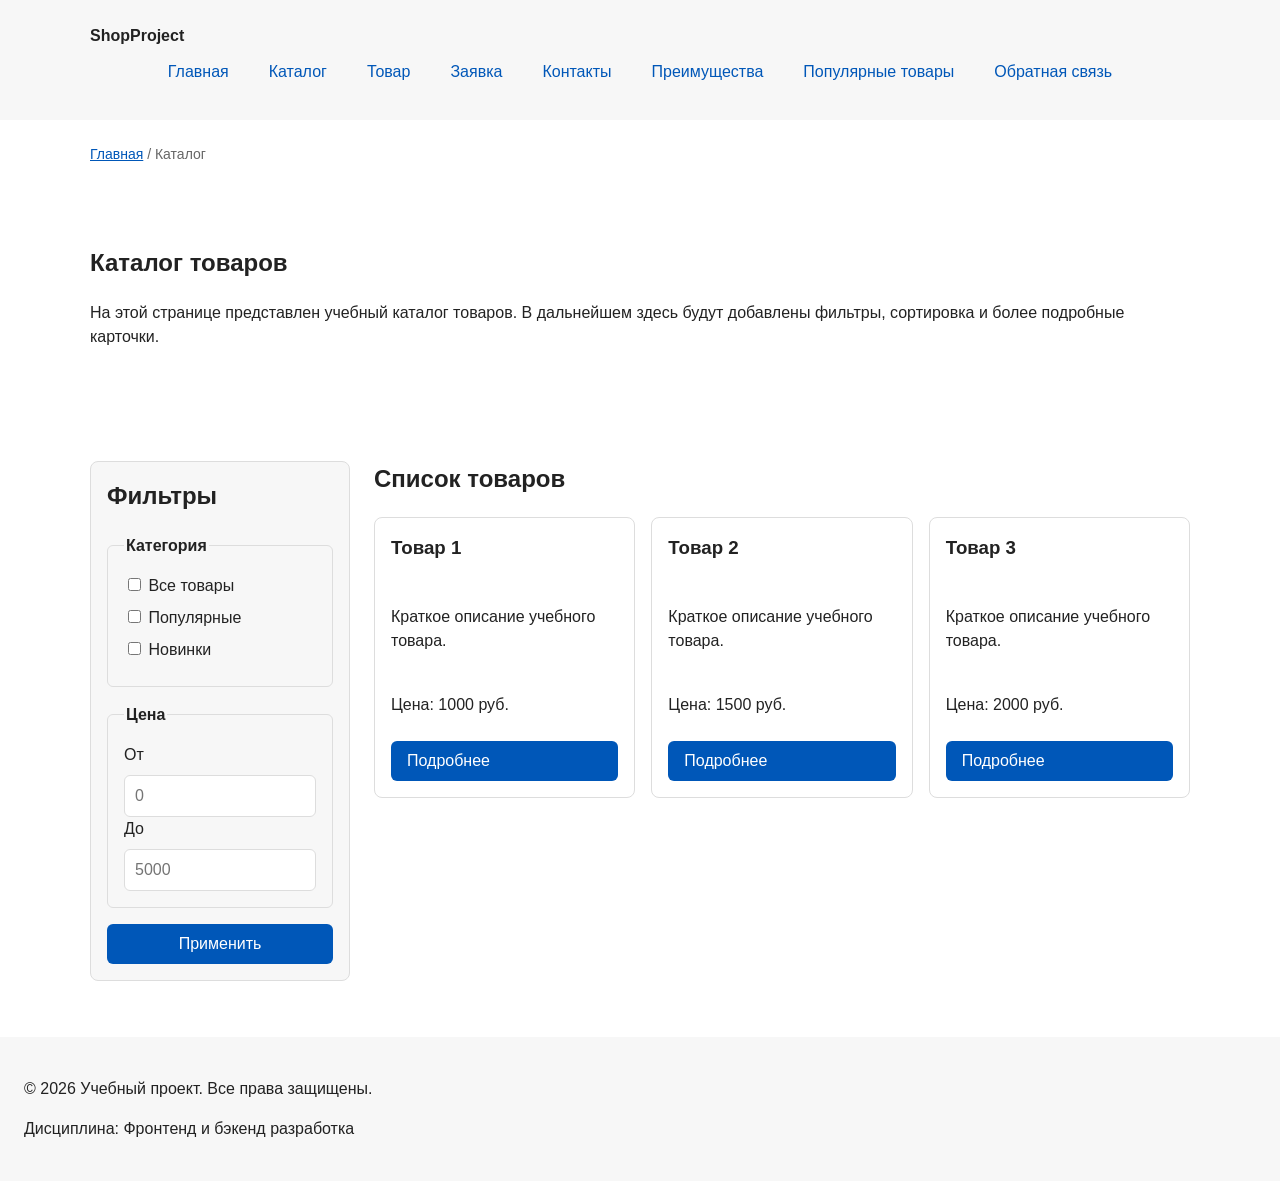
==== catalog.html @ 664fdab1 "feat: add JS data, price functions and safe textContent output" ====
﻿<!DOCTYPE html>
<html lang="ru">
<head>
  <meta charset="UTF-8">
  <meta name="viewport" content="width=device-width, initial-scale=1.0">
  <meta name="description" content="Каталог товаров учебного интернет-магазина.">
  <title>Каталог товаров – Учебный интернет-магазин</title>
  <link rel="stylesheet" href="css/style.css">
  <link rel="stylesheet" href="css/responsive.css">
  <script src="js/data.js" defer></script>
  <script src="js/main.js" defer></script>
</head>
<body>
  <a class="skip-link" href="#main">Перейти к основному содержимому</a>

  <!-- Шапка сайта -->
  <header class="site-header">
    <div class="site-header__inner">
      <a class="site-header__logo" href="index.html">ShopProject</a>
      <nav class="site-nav" aria-label="Основная навигация">
        <ul class="site-nav__list">
          <li><a class="site-nav__link" href="index.html">Главная</a></li>
          <li><a class="site-nav__link" href="catalog.html" aria-current="page">Каталог</a></li>
          <li><a class="site-nav__link" href="product.html">Товар</a></li>
          <li><a class="site-nav__link" href="order.html">Заявка</a></li>
          <li><a class="site-nav__link" href="contacts.html">Контакты</a></li>
          <li><a class="site-nav__link" href="index.html#advantages">Преимущества</a></li>
          <li><a class="site-nav__link" href="index.html#popular">Популярные товары</a></li>
          <li><a class="site-nav__link" href="index.html#contacts">Обратная связь</a></li>
        </ul>
      </nav>
    </div>
  </header>

  <!-- Основное содержимое страницы -->
  <main id="main">

    <!-- Хлебные крошки -->
    <nav class="breadcrumbs" aria-label="Хлебные крошки">
      <a class="breadcrumbs__link" href="index.html">Главная</a>
      <span class="breadcrumbs__current">Каталог</span>
    </nav>

    <!-- Заголовок раздела -->
    <section class="section">
      <h1 class="section__title">Каталог товаров</h1>
      <p>
        На этой странице представлен учебный каталог товаров.
        В дальнейшем здесь будут добавлены фильтры, сортировка
        и более подробные карточки.
      </p>
    </section>

    <!-- Список товаров -->
    <section class="catalog-layout">
      <aside class="catalog-filters">
        <h2 class="section__title">Фильтры</h2>
        <form class="catalog-filters__form" action="#" method="get">
          <fieldset class="catalog-filters__fieldset">
            <legend class="catalog-filters__legend">Категория</legend>
            <label class="catalog-filters__label"><input type="checkbox" name="category" value="all"> Все товары</label>
            <label class="catalog-filters__label"><input type="checkbox" name="category" value="popular"> Популярные</label>
            <label class="catalog-filters__label"><input type="checkbox" name="category" value="new"> Новинки</label>
          </fieldset>
          <fieldset class="catalog-filters__fieldset">
            <legend class="catalog-filters__legend">Цена</legend>
            <label class="catalog-filters__label" for="price-from">От</label>
            <input id="price-from" name="price-from" class="catalog-filters__input" type="number" min="0" placeholder="0">
            <label class="catalog-filters__label" for="price-to">До</label>
            <input id="price-to" name="price-to" class="catalog-filters__input" type="number" min="0" placeholder="5000">
          </fieldset>
          <button class="button" type="submit">Применить</button>
        </form>
      </aside>

      <section class="catalog-layout__products">
        <h2 class="section__title">Список товаров</h2>

        <div class="products-grid">

      <article class="product-card">
        <h3 class="product-card__title">Товар 1</h3>
        <p>Краткое описание учебного товара.</p>
        <p>Цена: 1000 руб.</p>
        <a class="button" href="index.html#popular">Подробнее</a>
      </article>

      <article class="product-card">
        <h3 class="product-card__title">Товар 2</h3>
        <p>Краткое описание учебного товара.</p>
        <p>Цена: 1500 руб.</p>
        <a class="button" href="index.html#popular">Подробнее</a>
      </article>

      <article class="product-card">
        <h3 class="product-card__title">Товар 3</h3>
        <p>Краткое описание учебного товара.</p>
        <p>Цена: 2000 руб.</p>
        <a class="button" href="index.html#popular">Подробнее</a>
      </article>
        </div>
      </section>
    </section>

  </main>

  <!-- Подвал сайта -->
  <footer class="site-footer">
    <p>&copy; 2026 Учебный проект. Все права защищены.</p>
    <p>Дисциплина: Фронтенд и бэкенд разработка</p>
  </footer>

</body>
</html>
---- css/style.css ----
﻿/* ===================================
   1. Переменные проекта
   =================================== */

:root {
  --color-bg: #ffffff;
  --color-text: #222222;
  --color-muted: #666666;
  --color-primary: #0057b8;
  --color-primary-dark: #003f86;
  --color-border: #dddddd;
  --color-surface: #f7f7f7;
  --color-surface-accent: #eef5ff;
  --color-danger: #b00020;
  --color-success: #168a2f;
  --color-success-bg: #eefaf0;
  --color-white: #ffffff;

  --space-xs: 4px;
  --space-sm: 8px;
  --space-md: 16px;
  --space-lg: 24px;
  --space-xl: 32px;

  --radius-sm: 6px;
  --radius-md: 8px;
  --radius-lg: 12px;

  --container-width: 1100px;
}


/* ===================================
   2. Базовые стили
   =================================== */

* {
  box-sizing: border-box;
}

body {
  margin: 0;
  font-family: Arial, sans-serif;
  line-height: 1.5;
  color: var(--color-text);
  background-color: var(--color-bg);
}

html {
  scroll-behavior: smooth;
}

:target {
  outline: 2px dashed var(--color-primary);
  outline-offset: 4px;
}

main {
  padding: var(--space-lg);
}


/* ===================================
   3. Общие элементы интерфейса
   =================================== */

a {
  color: var(--color-primary);
}

a:hover {
  color: var(--color-primary-dark);
}

a:focus-visible {
  outline: 2px solid var(--color-primary);
  outline-offset: 3px;
}


/* ===================================
   4. Блок: site-header
   =================================== */

.site-header {
  background-color: var(--color-surface);
  padding: var(--space-lg);
}

.site-header__inner {
  max-width: var(--container-width);
  margin: 0 auto;
}

.site-header__logo {
  font-weight: bold;
  text-decoration: none;
  color: var(--color-text);
}


/* ===================================
   5. Блок: site-nav
   =================================== */

.site-nav__list {
  display: flex;
  flex-wrap: wrap;
  justify-content: center;
  align-items: center;
  gap: var(--space-md);
  padding: 0;
  margin: var(--space-md) 0 0;
  list-style: none;
}

.site-nav__link {
  display: inline-block;
  padding: var(--space-sm) var(--space-md);
  color: var(--color-primary);
  text-decoration: none;
  border-radius: var(--radius-sm);
}

.site-nav__link:hover {
  color: var(--color-white);
  background-color: var(--color-primary);
}

.site-nav__link:focus-visible {
  outline: 2px solid var(--color-primary);
  outline-offset: 3px;
}


/* ===================================
   6. Блок: hero
   =================================== */

.hero {
  max-width: var(--container-width);
  margin: 0 auto var(--space-xl);
  padding: var(--space-xl) var(--space-lg);
  background-color: var(--color-surface-accent);
  border-radius: var(--radius-lg);
}


/* ===================================
   7. Блок: section
   =================================== */

.section {
  max-width: var(--container-width);
  margin: 0 auto var(--space-xl);
}

.section__title {
  margin-top: 0;
}


/* ===================================
   8. Блок: advantages
   =================================== */

.advantages__list {
  padding-left: 20px;
}


/* ===================================
   9. Блок: info-panel
   =================================== */

.info-panel {
  max-width: var(--container-width);
  margin: 0 auto var(--space-xl);
  padding: var(--space-md);
  border-left: 4px solid var(--color-primary);
  background-color: var(--color-surface);
}


/* ===================================
   10. Блок: products-grid
   =================================== */

.products-grid {
  display: grid;
  grid-template-columns: repeat(3, 1fr);
  gap: var(--space-lg);
}


/* ===================================
   11. Блок: product-card
   =================================== */

.product-card {
  display: flex;
  flex-direction: column;
  gap: var(--space-sm);
  padding: var(--space-md);
  border: 1px solid var(--color-border);
  border-radius: var(--radius-md);
  background-color: var(--color-bg);
}

.product-card:hover {
  border-color: var(--color-primary);
}

.product-card__title {
  margin-top: 0;
}

.product-card__button {
  margin-top: auto;
  align-self: flex-start;
}


/* ===================================
   12. Блок: button
   =================================== */

.button {
  display: inline-block;
  padding: var(--space-sm) var(--space-md);
  color: var(--color-white);
  background-color: var(--color-primary);
  text-decoration: none;
  border: none;
  border-radius: var(--radius-sm);
  cursor: pointer;
  font: inherit;
}

.button:hover {
  background-color: var(--color-primary-dark);
}

.button:focus-visible {
  outline: 2px solid var(--color-primary);
  outline-offset: 3px;
}

.button:disabled {
  opacity: 0.6;
  cursor: not-allowed;
}


/* ===================================
   13. Блок: breadcrumbs
   =================================== */

.breadcrumbs {
  max-width: var(--container-width);
  margin: 0 auto var(--space-md);
  font-size: 14px;
  color: var(--color-muted);
}

.breadcrumbs__link {
  color: var(--color-primary);
}

.breadcrumbs__current::before {
  content: " / ";
  color: var(--color-muted);
}


/* ===================================
   14. Блок: contacts
   =================================== */

.contacts__list {
  padding-left: 20px;
}


/* ===================================
   15. Блок: catalog-layout
   =================================== */

.catalog-layout {
  max-width: var(--container-width);
  margin: 0 auto var(--space-xl);
  display: grid;
  grid-template-columns: 260px 1fr;
  grid-template-areas: "filters products";
  gap: var(--space-lg);
}

.catalog-layout__products {
  grid-area: products;
}


/* ===================================
   16. Блок: catalog-filters
   =================================== */

.catalog-filters {
  grid-area: filters;
  padding: var(--space-md);
  border: 1px solid var(--color-border);
  border-radius: var(--radius-md);
  background-color: var(--color-surface);
}

.catalog-filters__form {
  display: grid;
  gap: var(--space-md);
}

.catalog-filters__fieldset {
  margin: 0;
  padding: var(--space-md);
  border: 1px solid var(--color-border);
  border-radius: var(--radius-sm);
}

.catalog-filters__legend {
  font-weight: 700;
}

.catalog-filters__label {
  display: block;
  margin-bottom: var(--space-sm);
}

.catalog-filters__input {
  width: 100%;
  padding: 8px 10px;
  border: 1px solid var(--color-border);
  border-radius: var(--radius-sm);
  font: inherit;
}


/* ===================================
   17. Блок: order-dialog
   =================================== */

.order-dialog {
  width: min(100% - 32px, 560px);
  padding: var(--space-lg);
  border: none;
  border-radius: var(--radius-lg);
}

.order-dialog::backdrop {
  background-color: rgba(0, 0, 0, 0.5);
}


/* ===================================
   18. Блок: order-form
   =================================== */

.order-form__field {
  margin-bottom: var(--space-md);
}

.order-form__label {
  display: block;
  margin-bottom: var(--space-xs);
}

.order-form__input,
.order-form__select,
.order-form__textarea {
  width: 100%;
  padding: 10px 12px;
  border: 1px solid var(--color-border);
  border-radius: var(--radius-sm);
  font: inherit;
}

.order-form__input[type="checkbox"] {
  width: auto;
}

.order-form__hint {
  display: block;
  margin-top: var(--space-xs);
  color: var(--color-muted);
}

.order-form__input:hover,
.order-form__select:hover,
.order-form__textarea:hover {
  border-color: var(--color-primary);
}

.order-form__input:focus-visible,
.order-form__select:focus-visible,
.order-form__textarea:focus-visible {
  outline: 2px solid var(--color-primary);
  outline-offset: 3px;
}

.order-form__input[aria-invalid="true"],
.order-form__select[aria-invalid="true"],
.order-form__textarea[aria-invalid="true"] {
  border-color: var(--color-danger);
}

.order-form__actions {
  display: flex;
  gap: 12px;
  margin-top: 20px;
}

.order-form__success {
  max-width: var(--container-width);
  margin: var(--space-lg) auto;
  padding: var(--space-md);
  border-left: 4px solid var(--color-success);
  background-color: var(--color-success-bg);
}


/* ===================================
   19. Блок: site-footer
   =================================== */

.site-footer {
  padding: var(--space-lg);
  background-color: var(--color-surface);
}

/* ===================================
   Стили для страницы товара (product.html)
   =================================== */

.product-page__layout {
  display: grid;
  grid-template-columns: 1fr 1fr;
  gap: var(--space-lg);
  margin-bottom: var(--space-xl);
}

.product-page__info {
  display: flex;
  flex-direction: column;
  gap: var(--space-md);
}

.product-page__price {
  font-size: 1.5rem;
  font-weight: bold;
  color: var(--color-text);
}

/* Адаптивность для страницы товара */
@media (max-width: 768px) {
  .product-page__layout {
    grid-template-columns: 1fr;
  }
}

/* Обертка для таблицы */
.table-wrapper {
  overflow-x: auto;
}

/* Таблица характеристик */
.product-table {
  width: 100%;
  min-width: 400px;
  border-collapse: collapse;
}

.product-table caption {
  font-size: 1.2rem;
  font-weight: bold;
  margin-bottom: var(--space-md);
  text-align: left;
}

.product-table th,
.product-table td {
  padding: var(--space-sm) var(--space-md);
  border: 1px solid var(--color-border);
  text-align: left;
}

.product-table thead th {
  background-color: var(--color-surface);
}

.product-table tbody tr:nth-child(even) {
  background-color: var(--color-surface);
}
---- css/responsive.css ----
﻿/* ===================================
   Адаптивные стили для КР №3.
   Подход: Mobile First.
   Базовые стили рассчитаны на мобильный экран.
   Расширения добавляются через min-width медиазапросы.
   =================================== */

*, *::before, *::after {
  box-sizing: border-box;
}

html {
  scroll-behavior: smooth;
}

img, video {
  max-width: 100%;
  height: auto;
}

body {
  overflow-x: hidden;
}

/* ===================================
   Контейнеры и секции
   =================================== */
.container,
.section,
.hero {
  width: min(100% - 32px, 1200px);
  margin-inline: auto;
}

.section {
  padding-block: clamp(24px, 5vw, 64px);
}

/* ===================================
   Навигация: Mobile First
   =================================== */
.site-nav__list {
  display: flex;
  flex-direction: column;
  gap: 8px;
  padding: 0;
  margin: 0;
  list-style: none;
}

.site-nav__link {
  display: block;
  padding: 12px 16px;
}

/* С 768px — меню в строку */
@media (min-width: 768px) {
  .site-nav__list {
    flex-direction: row;
    flex-wrap: wrap;
    align-items: center;
  }
}

/* ===================================
   Sticky-шапка: только с 768px
   =================================== */
.site-header {
  position: static;
}

@media (min-width: 768px) {
  .site-header {
    position: sticky;
    top: 0;
    z-index: 100;
  }
}

/* ===================================
   Hero-блок
   =================================== */
.hero {
  display: grid;
  gap: 24px;
  align-items: center;
}

@media (min-width: 768px) {
  .hero {
    grid-template-columns: 1fr 1fr;
  }
}

/* ===================================
   Сетка карточек товаров
   =================================== */
.products-grid {
  display: grid;
  grid-template-columns: 1fr;
  gap: var(--space-md, 16px);
}

@media (min-width: 768px) {
  .products-grid {
    grid-template-columns: repeat(2, minmax(0, 1fr));
  }
}

@media (min-width: 1024px) {
  .products-grid {
    grid-template-columns: repeat(3, minmax(0, 1fr));
  }
}

/* ===================================
   Каталог: фильтр + товары
   =================================== */
.catalog-layout {
  display: grid;
  grid-template-columns: 1fr;
  gap: 24px;
}

@media (min-width: 768px) {
  .catalog-layout {
    grid-template-columns: 260px 1fr;
    align-items: start;
  }
}

/* ===================================
   Форма заявки
   =================================== */
.order-form {
  display: grid;
  grid-template-columns: 1fr;
  gap: 16px;
}

.order-form__field {
  display: grid;
  gap: 4px;
}

.order-form__input,
.order-form__textarea,
.order-form__select {
  width: 100%;
  min-height: 44px;
}

@media (min-width: 768px) {
  .order-form {
    grid-template-columns: repeat(2, minmax(0, 1fr));
  }
  .order-form__field--wide,
  .order-form__actions {
    grid-column: 1 / -1;
  }
}

/* ===================================
   Таблица характеристик
   =================================== */
.table-wrapper {
  overflow-x: auto;
  -webkit-overflow-scrolling: touch;
}

.product-table {
  width: 100%;
  min-width: 640px;
  border-collapse: collapse;
}

/* ===================================
   Адаптивные изображения (для <picture> и <img>)
   =================================== */
.product-card__image,
.hero__image {
  display: block;
  width: 100%;
  height: auto;
}

/* ===================================
   Skip-link для быстрого перехода к контенту
   =================================== */
.skip-link {
  position: absolute;
  left: 16px;
  top: -100px;
  z-index: 1000;
  padding: 8px 12px;
  color: #ffffff;
  background-color: #111111;
  border-radius: 6px;
  text-decoration: none;
}

.skip-link:focus,
.skip-link:focus-visible {
  top: 16px;
  outline: 3px solid var(--color-primary, #0057b8);
  outline-offset: 3px;
}
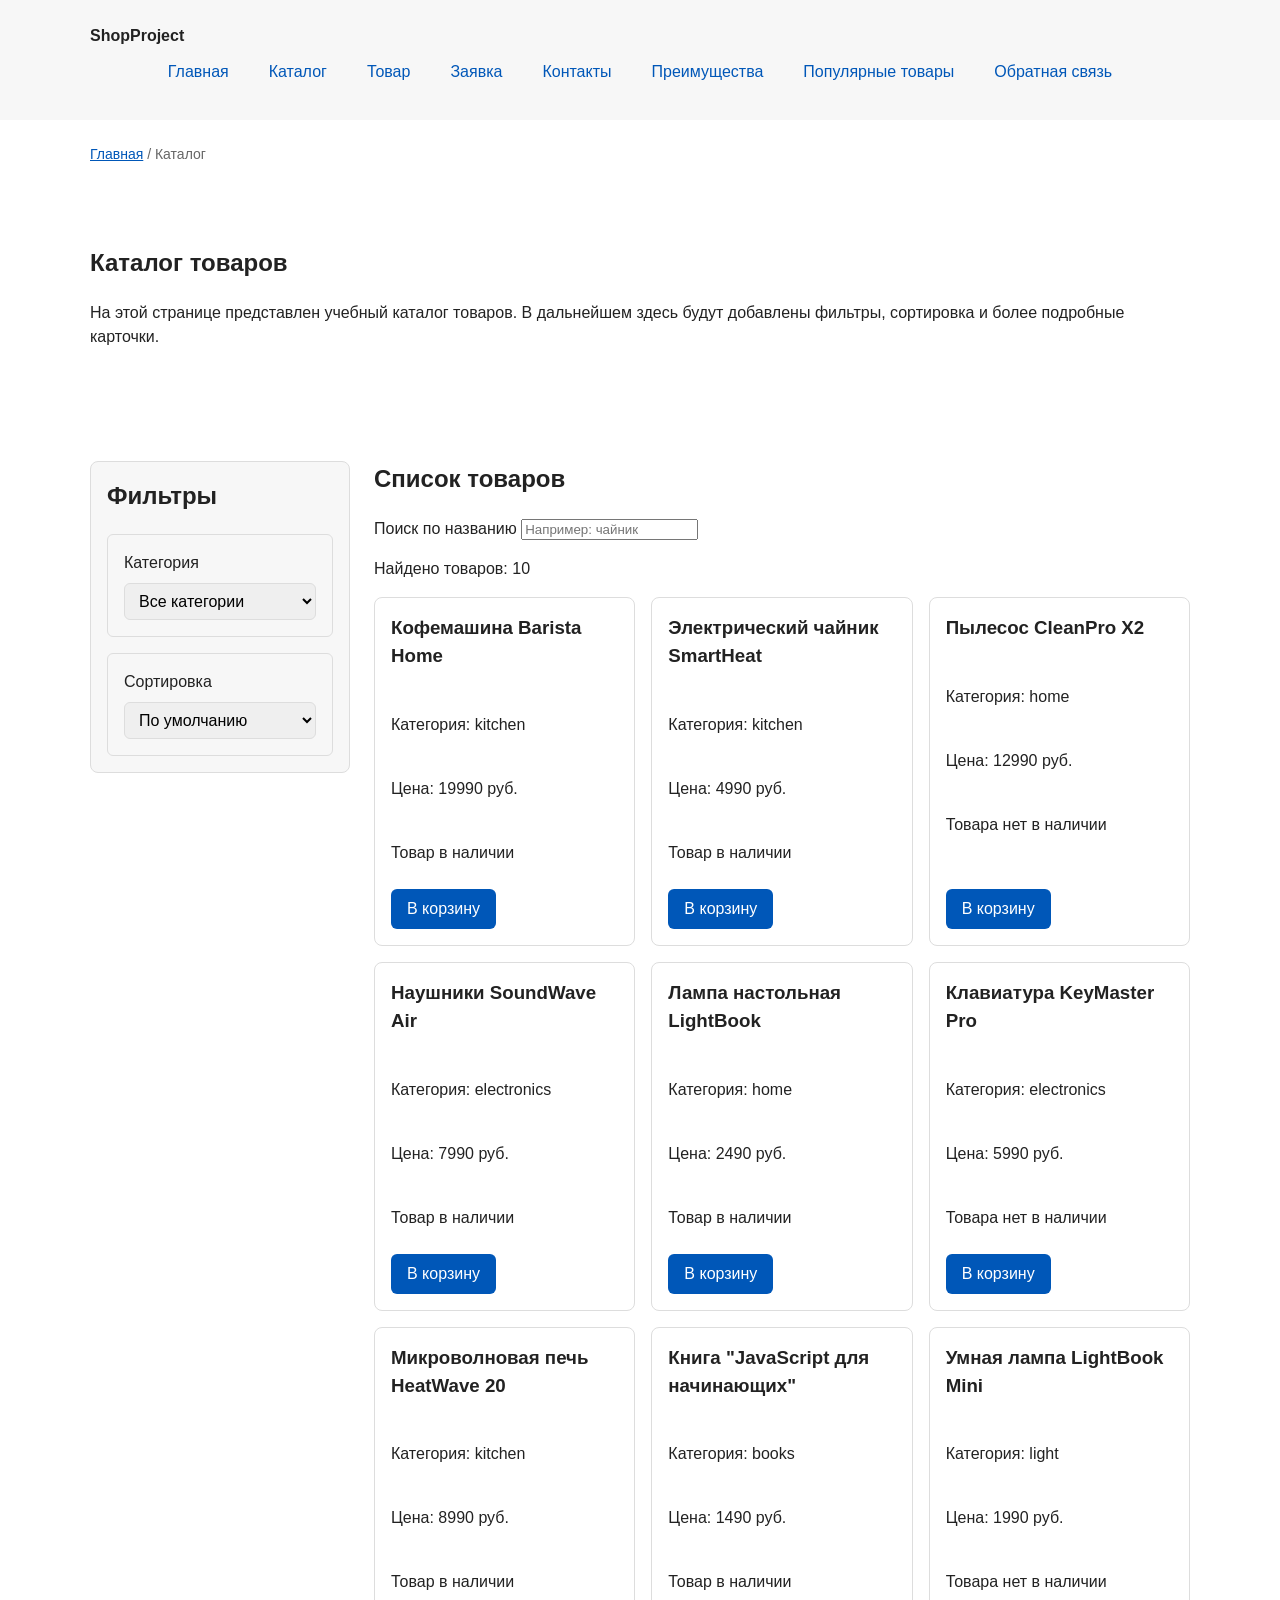
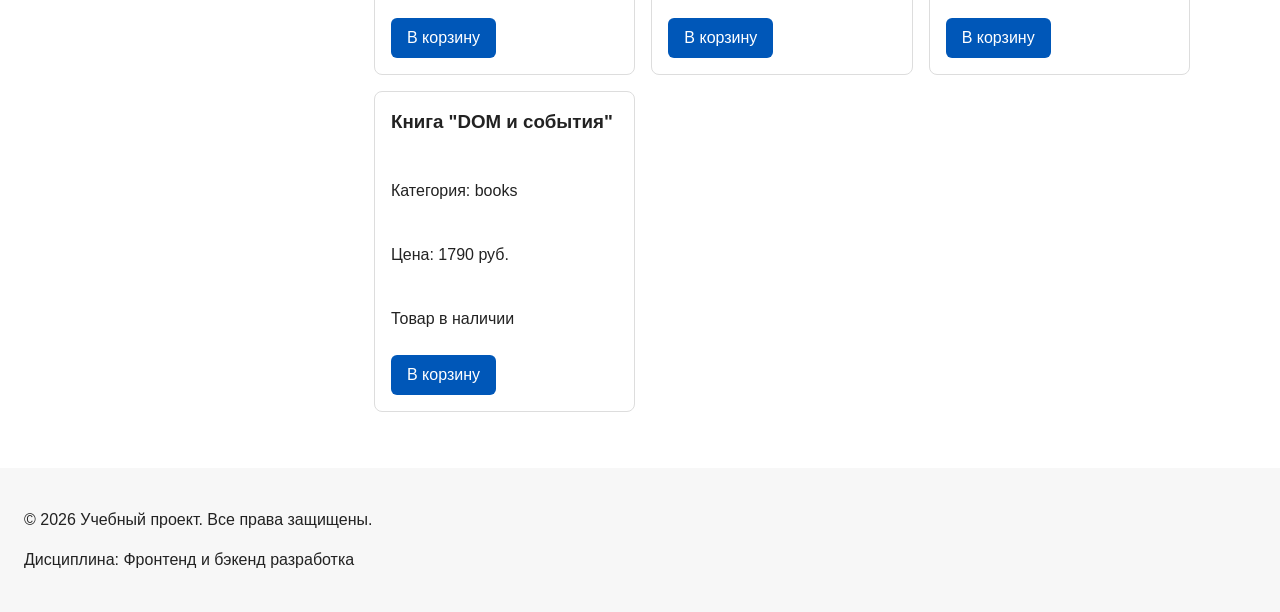
==== commit 5ace493d: "feat: add DOM catalog, search, filter, sort and form validation" ====
--- a/catalog.html
+++ b/catalog.html
@@ -9,6 +9,7 @@
   <link rel="stylesheet" href="css/responsive.css">
   <script src="js/data.js" defer></script>
   <script src="js/main.js" defer></script>
+  <script src="js/catalog.js" defer></script>
 </head>
 <body>
   <a class="skip-link" href="#main">Перейти к основному содержимому</a>
@@ -56,49 +57,46 @@
       <aside class="catalog-filters">
         <h2 class="section__title">Фильтры</h2>
         <form class="catalog-filters__form" action="#" method="get">
-          <fieldset class="catalog-filters__fieldset">
-            <legend class="catalog-filters__legend">Категория</legend>
-            <label class="catalog-filters__label"><input type="checkbox" name="category" value="all"> Все товары</label>
-            <label class="catalog-filters__label"><input type="checkbox" name="category" value="popular"> Популярные</label>
-            <label class="catalog-filters__label"><input type="checkbox" name="category" value="new"> Новинки</label>
-          </fieldset>
-          <fieldset class="catalog-filters__fieldset">
-            <legend class="catalog-filters__legend">Цена</legend>
-            <label class="catalog-filters__label" for="price-from">От</label>
-            <input id="price-from" name="price-from" class="catalog-filters__input" type="number" min="0" placeholder="0">
-            <label class="catalog-filters__label" for="price-to">До</label>
-            <input id="price-to" name="price-to" class="catalog-filters__input" type="number" min="0" placeholder="5000">
-          </fieldset>
-          <button class="button" type="submit">Применить</button>
+          <div class="catalog-filters__fieldset">
+            <label class="catalog-filters__label" for="catalog-category">Категория</label>
+            <select id="catalog-category" class="catalog-filters__input" data-catalog-category>
+              <option value="all">Все категории</option>
+              <option value="kitchen">Кухня</option>
+              <option value="home">Дом</option>
+              <option value="electronics">Электроника</option>
+              <option value="books">Книги</option>
+              <option value="light">Свет</option>
+            </select>
+          </div>
+          <div class="catalog-filters__fieldset">
+            <label class="catalog-filters__label" for="catalog-sort">Сортировка</label>
+            <select id="catalog-sort" class="catalog-filters__input" data-catalog-sort>
+              <option value="default">По умолчанию</option>
+              <option value="price-asc">Цена: по возрастанию</option>
+              <option value="price-desc">Цена: по убыванию</option>
+            </select>
+          </div>
         </form>
       </aside>
 
       <section class="catalog-layout__products">
         <h2 class="section__title">Список товаров</h2>
 
-        <div class="products-grid">
+        <div class="catalog-search">
+          <label class="catalog-search__label" for="catalog-search">Поиск по названию</label>
+          <input
+            id="catalog-search"
+            class="catalog-search__input"
+            type="search"
+            name="search"
+            placeholder="Например: чайник"
+            data-catalog-search
+          >
+        </div>
 
-      <article class="product-card">
-        <h3 class="product-card__title">Товар 1</h3>
-        <p>Краткое описание учебного товара.</p>
-        <p>Цена: 1000 руб.</p>
-        <a class="button" href="index.html#popular">Подробнее</a>
-      </article>
+        <p class="catalog-message" data-catalog-message aria-live="polite"></p>
 
-      <article class="product-card">
-        <h3 class="product-card__title">Товар 2</h3>
-        <p>Краткое описание учебного товара.</p>
-        <p>Цена: 1500 руб.</p>
-        <a class="button" href="index.html#popular">Подробнее</a>
-      </article>
-
-      <article class="product-card">
-        <h3 class="product-card__title">Товар 3</h3>
-        <p>Краткое описание учебного товара.</p>
-        <p>Цена: 2000 руб.</p>
-        <a class="button" href="index.html#popular">Подробнее</a>
-      </article>
-        </div>
+        <div class="products-grid" data-products-container></div>
       </section>
     </section>
 
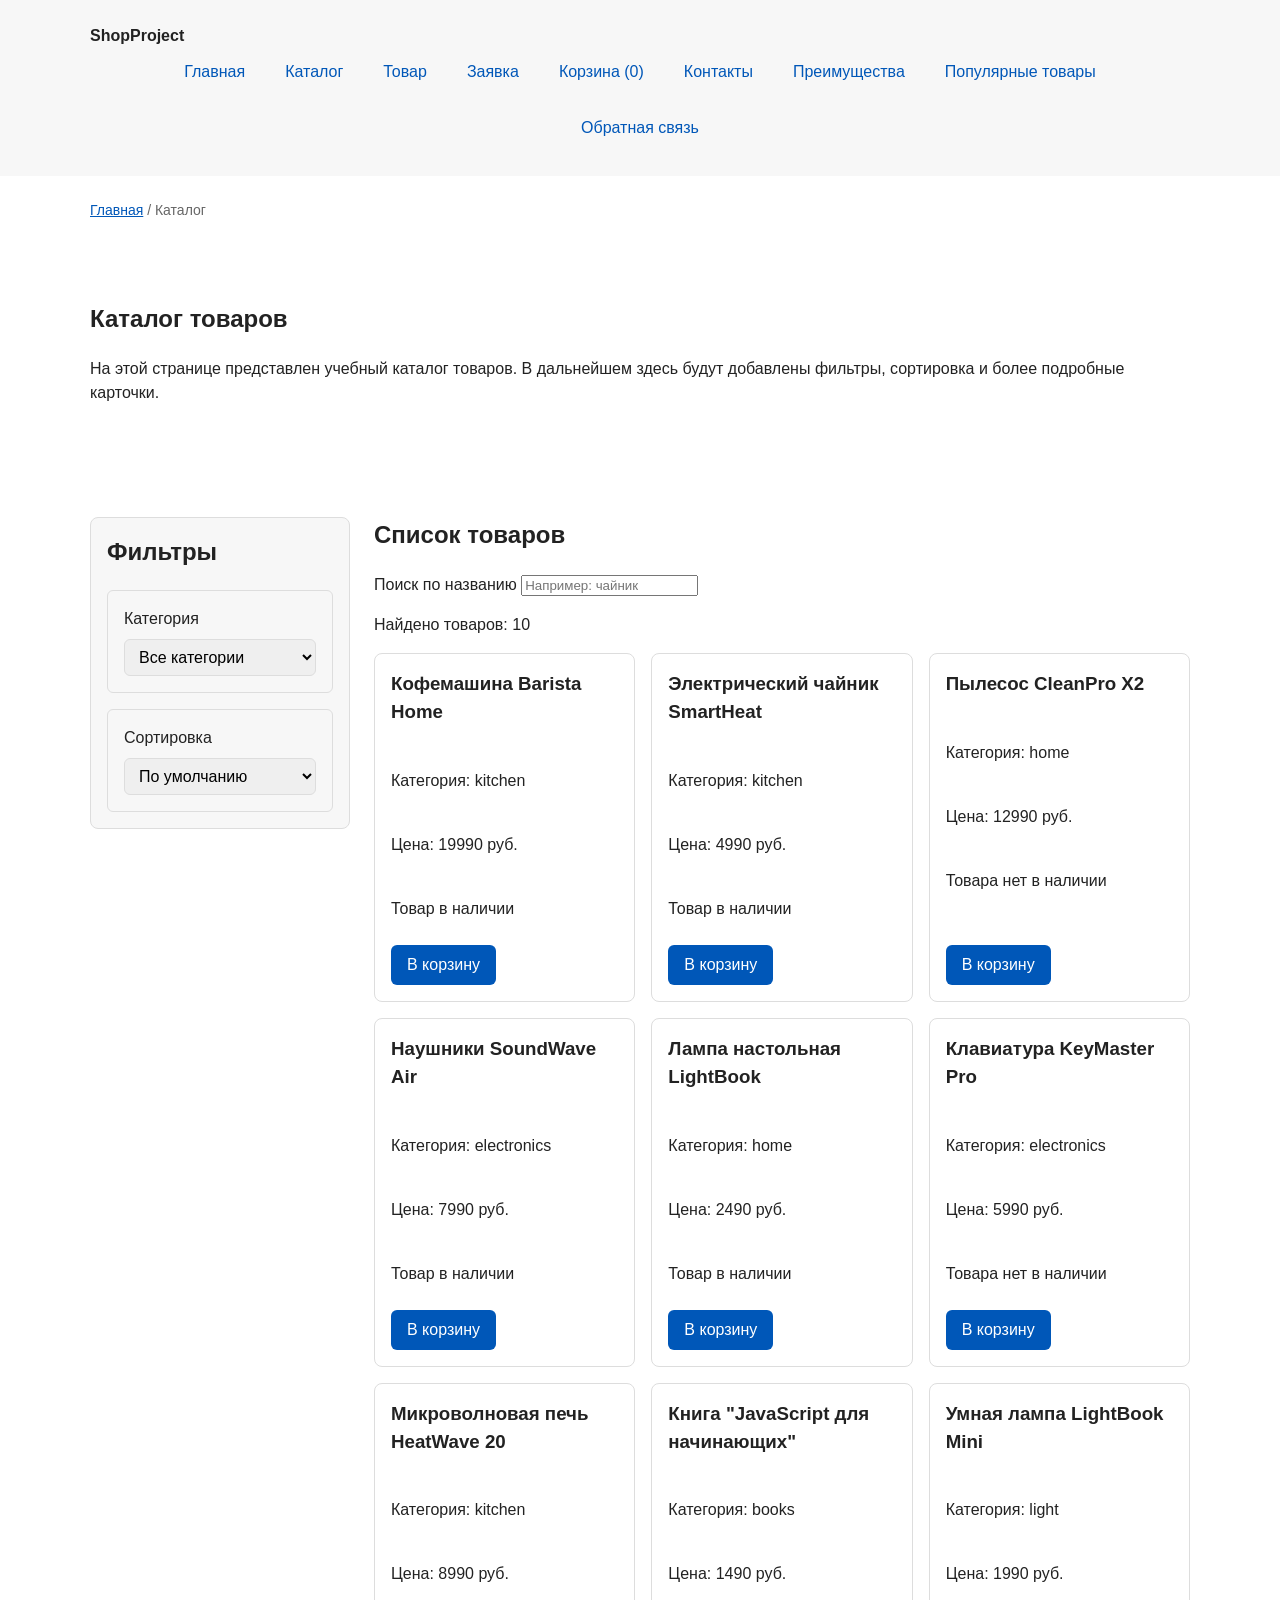
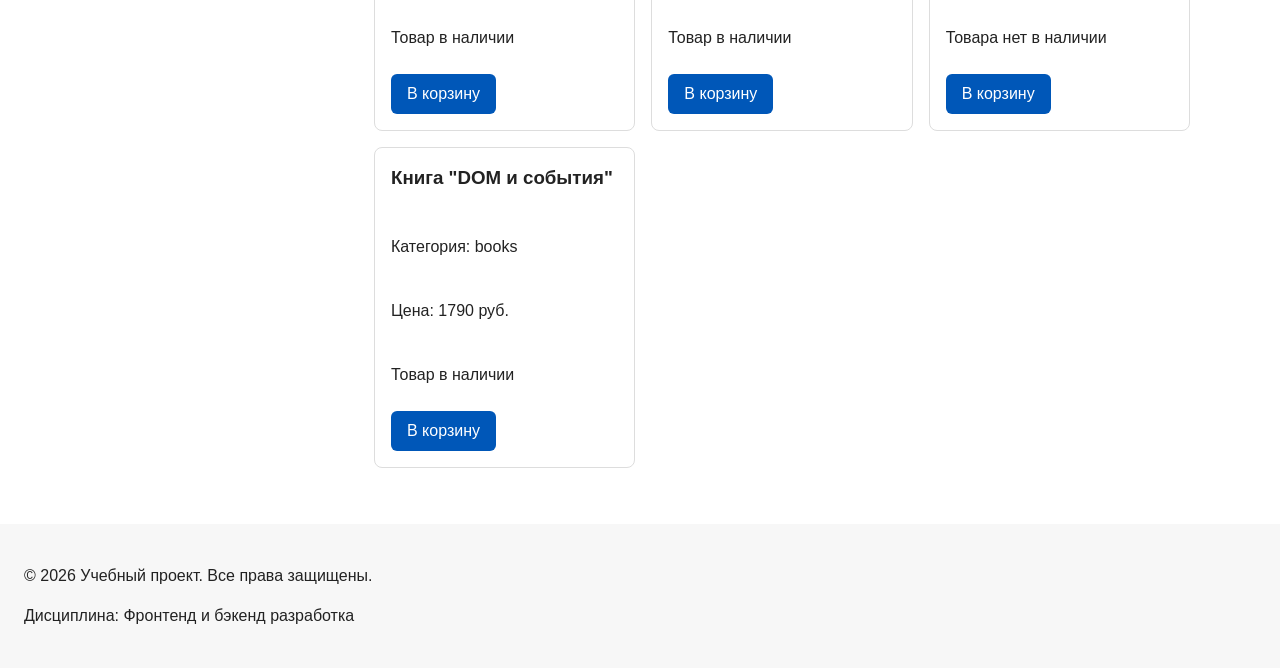
==== commit fee00de1: "feat: add cart with localStorage, counter and improved README" ====
--- a/catalog.html
+++ b/catalog.html
@@ -10,6 +10,7 @@
   <script src="js/data.js" defer></script>
   <script src="js/main.js" defer></script>
   <script src="js/catalog.js" defer></script>
+  <script src="js/cart.js" defer></script>
 </head>
 <body>
   <a class="skip-link" href="#main">Перейти к основному содержимому</a>
@@ -24,6 +25,7 @@
           <li><a class="site-nav__link" href="catalog.html" aria-current="page">Каталог</a></li>
           <li><a class="site-nav__link" href="product.html">Товар</a></li>
           <li><a class="site-nav__link" href="order.html">Заявка</a></li>
+          <li><a class="site-nav__link" href="cart.html">Корзина (<span data-cart-count>0</span>)</a></li>
           <li><a class="site-nav__link" href="contacts.html">Контакты</a></li>
           <li><a class="site-nav__link" href="index.html#advantages">Преимущества</a></li>
           <li><a class="site-nav__link" href="index.html#popular">Популярные товары</a></li>
